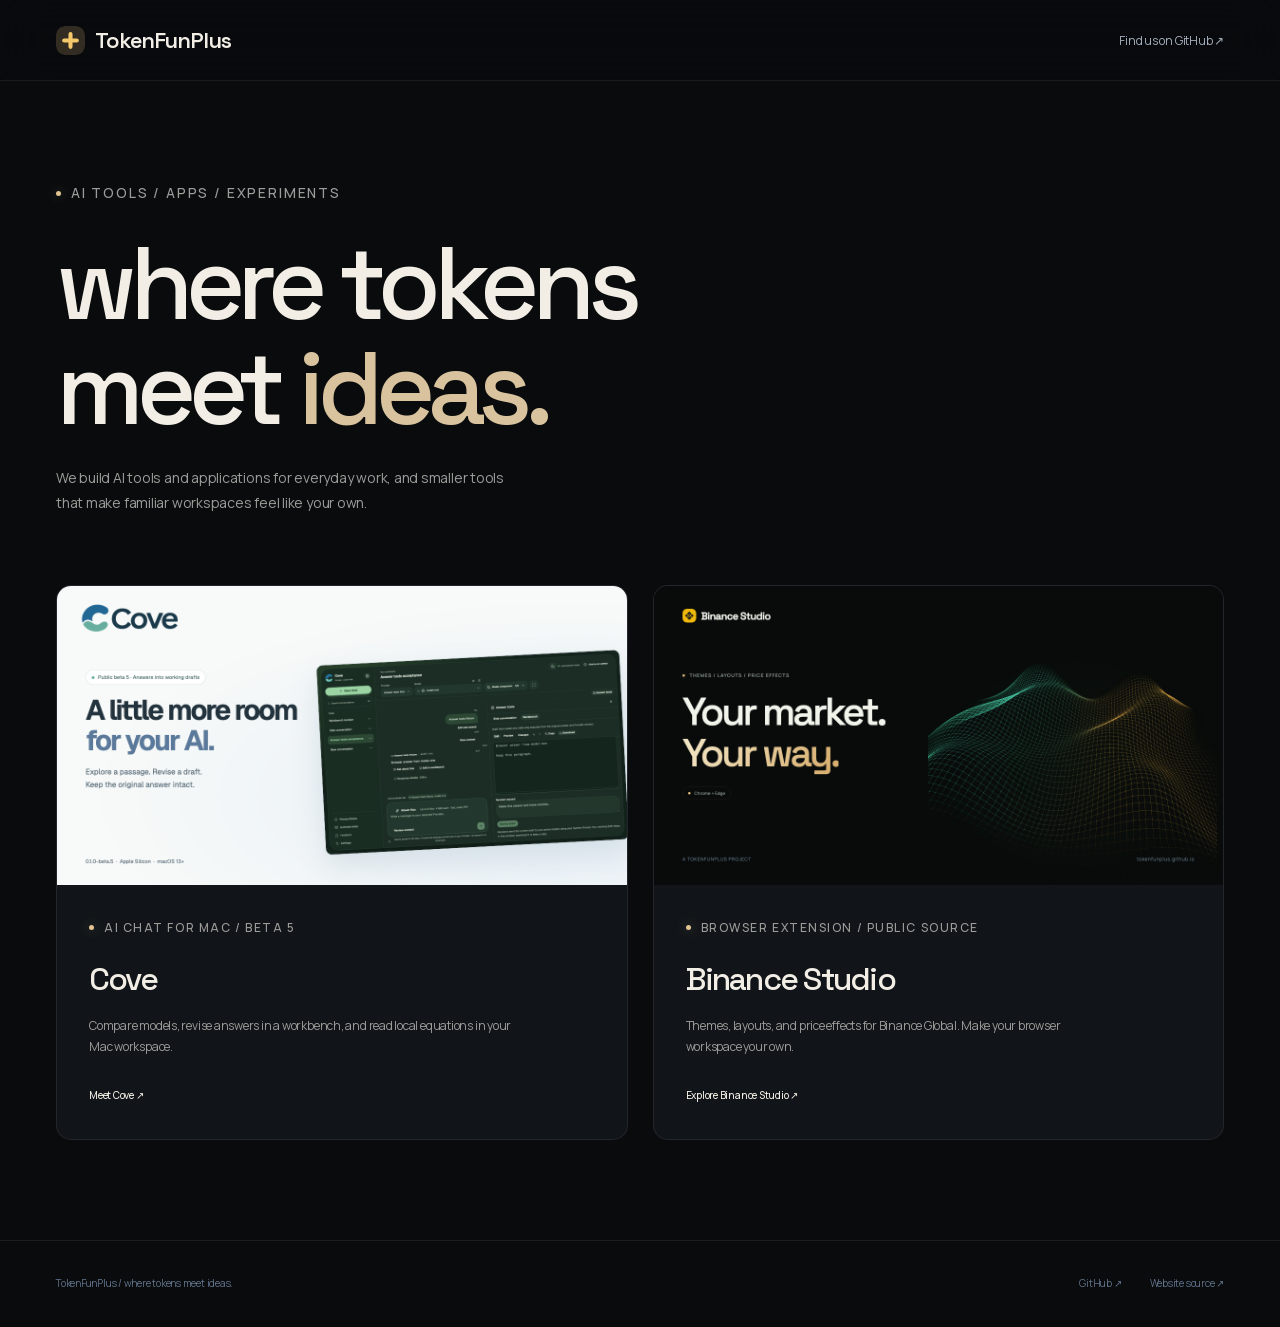
==== docs/index.html @ 0240ee4a "Showcase Cove Beta 5 answer tools and model selection" ====
<!doctype html>
<html lang="en">
<head>
  <meta charset="utf-8">
  <meta name="viewport" content="width=device-width, initial-scale=1">
  <meta name="theme-color" content="#090b0d">
  <title>TokenFunPlus — Where tokens meet ideas.</title>
  <meta name="description" content="AI tools, applications, and experiments by TokenFunPlus. Explore Cove, an AI chat app for Mac now in public beta, and Binance Studio, a browser customization extension.">
  <link rel="canonical" href="https://tokenfunplus.github.io/">
  <meta property="og:type" content="website">
  <meta property="og:title" content="TokenFunPlus — Where tokens meet ideas.">
  <meta property="og:description" content="AI tools, apps, and experiments. Discover Cove and Binance Studio.">
  <meta property="og:url" content="https://tokenfunplus.github.io/">
  <meta property="og:image" content="https://tokenfunplus.github.io/assets/tokenfunplus-social.png">
  <meta name="twitter:card" content="summary_large_image">
  <link rel="icon" href="assets/icon.svg" type="image/svg+xml">
  <link rel="stylesheet" href="assets/site.css?v=2">
</head>
<body class="home-page">
  <a class="skip-link" href="#main">Skip to content</a>
  <header class="site-header"><div class="container header-inner"><a class="brand" href="./"><img src="assets/icon.svg" width="34" height="34" alt="">TokenFunPlus</a><nav class="header-nav" aria-label="Main navigation"><a href="https://github.com/tokenfunplus">Find us on GitHub ↗</a></nav></div></header>
  <main id="main" class="container">
    <section class="home-hero"><p class="eyebrow">AI tools / Apps / Experiments</p><h1>where tokens<br>meet <span>ideas.</span></h1><p>We build AI tools and applications for everyday work, and smaller tools that make familiar workspaces feel like your own.</p></section>
    <div class="project-grid">
      <a class="project-tile" href="cove/"><img src="assets/cove-social.png?v=7" width="1200" height="630" alt="Cove — Your models. Your workspace."><div class="project-tile-copy"><p class="eyebrow">AI chat for Mac / Beta 5</p><h2>Cove</h2><p>Compare models, revise answers in a workbench, and read local equations in your Mac workspace.</p><strong>Meet Cove <span aria-hidden="true">↗</span></strong></div></a>
      <a class="project-tile" href="binance-studio/"><img src="assets/binance-social.png?v=2" width="1200" height="630" alt="Binance Studio — A workspace that feels like you."><div class="project-tile-copy"><p class="eyebrow">Browser extension / Public source</p><h2>Binance Studio</h2><p>Themes, layouts, and price effects for Binance Global. Make your browser workspace your own.</p><strong>Explore Binance Studio <span aria-hidden="true">↗</span></strong></div></a>
    </div>
  </main>
  <footer class="site-footer"><div class="container footer-inner"><span>TokenFunPlus / where tokens meet ideas.</span><div class="footer-links"><a href="https://github.com/tokenfunplus">GitHub ↗</a><a href="https://github.com/tokenfunplus/tokenfunplus.github.io">Website source ↗</a></div></div></footer>
</body>
</html>
---- docs/assets/site.css ----
@font-face {
  font-family: Manrope;
  font-style: normal;
  font-weight: 400 800;
  font-display: swap;
  src: url("fonts/manrope-latin.woff2") format("woff2");
}

@font-face {
  font-family: "Space Grotesk";
  font-style: normal;
  font-weight: 400 700;
  font-display: swap;
  src: url("fonts/space-grotesk-latin.woff2") format("woff2");
}

*,*::before,*::after {
  box-sizing: border-box;
}

body,h1,h2,h3,p,figure {
  margin: 0;
}

img,svg,canvas {
  display: block;
  max-width: 100%;
}

img {
  height: auto;
}

a {
  color: inherit;
  text-decoration: none;
}

button {
  font: inherit;
  color: inherit;
  cursor: pointer;
  -webkit-tap-highlight-color: transparent;
}

[hidden] {
  display: none!important;
}

:root {
  --paper: #070b12;
  --ink: #eff4fb;
  --muted: #9ba8b9;
  --line: #ffffff14;
  --accent: #a6ceff;
  --surface: #0c1420;
  --soft: #111e2c;
  color-scheme: dark;
  font-family: Manrope,-apple-system,BlinkMacSystemFont,"Segoe UI",sans-serif;
  font-synthesis: none;
  scroll-behavior: smooth;
  scroll-padding-top: 110px;
}

body {
  background: var(--paper);
  color: var(--ink);
  font-size: 15px;
  line-height: 1.75;
  letter-spacing: -.015em;
}

::selection {
  background: var(--accent);
  color: #080d15;
}

:focus-visible {
  outline: 2px solid var(--accent);
  outline-offset: 6px;
  border-radius: 4px;
}

h1,h2,h3 {
  font-family: "Space Grotesk",sans-serif;
  font-weight: 500;
  line-height: 1.08;
}

h1 {
  letter-spacing: -.065em;
}

h2 {
  font-size: clamp(36px,4.4vw,64px);
  letter-spacing: -.055em;
}

h3 {
  font-size: 23px;
  letter-spacing: -.04em;
}

p+p {
  margin-top: 16px;
}

.serif {
  font-family: "Space Grotesk",sans-serif;
  font-weight: 500;
}

.small {
  font-size: 11px;
}

.muted {
  color: var(--muted);
}

.container {
  width: min(1280px,calc(100% - 112px));
  margin-inline: auto;
}

.section {
  padding-block: 110px;
}

.eyebrow {
  font-size: 10px;
  font-weight: 500;
  letter-spacing: .13em;
  text-transform: uppercase;
  color: var(--muted);
  display: flex;
  align-items: center;
  gap: 10px;
}

.eyebrow::before {
  content: "";
  width: 5px;
  height: 5px;
  border-radius: 50%;
  background: var(--accent);
  box-shadow: 0 0 12px color-mix(in srgb,var(--accent),transparent 55%);
}

.section-head {
  display: flex;
  justify-content: space-between;
  align-items: end;
  gap: 60px;
  margin-bottom: 48px;
}

.section-head h2 {
  margin-top: 20px;
  max-width: 750px;
}

.section-head>p {
  max-width: 335px;
  color: var(--muted);
  font-size: 14px;
  padding-bottom: 5px;
}

.text-link {
  border-bottom: 1px solid #ffffff55;
  padding-bottom: 3px;
}

.text-link:hover {
  color: var(--accent);
}

.skip-link {
  position: fixed;
  top: -100px;
  left: 20px;
  z-index: 100;
  padding: 12px 20px;
  background: var(--ink);
  color: var(--paper);
}

.skip-link:focus {
  top: 12px;
}

.site-header {
  position: sticky;
  top: 0;
  z-index: 30;
  background: #070b12c9;
  backdrop-filter: blur(24px);
  -webkit-backdrop-filter: blur(24px);
  border-bottom: 1px solid var(--line);
}

.header-inner {
  display: flex;
  align-items: center;
  min-height: 80px;
  gap: 32px;
}

.brand {
  display: inline-flex;
  align-items: center;
  gap: 10px;
  font-family: "Space Grotesk",sans-serif;
  font-size: 22px;
  font-weight: 600;
  line-height: 1;
  letter-spacing: -.05em;
  white-space: nowrap;
}

.brand img {
  width: 29px;
  height: 29px;
  border-radius: 9px;
}

.brand-by {
  border-left: 1px solid var(--line);
  margin-left: 10px;
  padding-left: 20px;
  font-family: Manrope,sans-serif;
  color: #6a788b;
  letter-spacing: .12em;
  font-size: 8px;
  font-weight: 500;
}

.header-nav {
  display: flex;
  align-items: center;
  gap: 30px;
  margin-left: auto;
  font-size: 12px;
  color: #a3aebc;
}

.header-nav a:hover {
  color: var(--ink);
}

.menu-toggle {
  display: none;
}

.button {
  display: inline-flex;
  align-items: center;
  justify-content: center;
  gap: 26px;
  min-height: 48px;
  padding: 12px 23px;
  border: 1px solid #e8eef6;
  border-radius: 100px;
  background: #e8eef6;
  color: #101722;
  font-size: 11px;
  font-weight: 700;
  letter-spacing: 0;
  transition: transform .2s,box-shadow .2s,background .2s;
}

.button:hover {
  transform: translateY(-2px);
  box-shadow: 0 8px 28px #b1c8ee19;
}

.button.secondary {
  border-color: #ffffff24;
  background: #ffffff03;
  color: var(--ink);
}

.button.accent {
  background: var(--accent);
  border-color: var(--accent);
  color: #11140e;
}

.button.small-button {
  padding: 8px 17px;
  min-height: 36px;
  font-size: 10px;
  gap: 17px;
}

.actions {
  display: flex;
  align-items: center;
  flex-wrap: wrap;
  gap: 14px;
}

.status {
  display: inline-flex;
  align-items: center;
  gap: 8px;
  border: 1px solid var(--line);
  border-radius: 100px;
  padding: 5px 11px;
  font-size: 9px;
  letter-spacing: .02em;
  color: var(--muted);
}

.status::before {
  content: "";
  width: 5px;
  height: 5px;
  border-radius: 50%;
  background: var(--accent);
}

.hero-shell {
  position: relative;
  overflow: clip;
}

.hero-grid {
  display: grid;
  grid-template-columns: 1.05fr 1fr;
  align-items: center;
  min-height: 650px;
  gap: 0;
}

.hero-copy {
  position: relative;
  z-index: 2;
  padding-block: 66px;
  max-width: 650px;
}

.hero-title {
  font-size: clamp(64px,7.8vw,112px);
  line-height: 1.03;
  margin: 25px 0;
  letter-spacing: -.07em;
}

.hero-title span {
  background: linear-gradient(110deg,#f1f7ff 10%,#abcaf6 48%,#839ae0);
  background-clip: text;
  -webkit-background-clip: text;
  color: transparent;
}

.hero-copy .intro {
  font-size: 16px;
  line-height: 1.9;
  max-width: 380px;
  color: var(--muted);
  margin-bottom: 30px;
}

.availability-note {
  font-size: 9px;
  color: #758499;
  margin-top: 20px;
}

.hero-index {
  display: flex;
  align-items: center;
  justify-content: space-between;
  padding: 20px 0 23px;
  border-top: 1px solid var(--line);
  font-size: 9px;
  color: #5f7088;
  letter-spacing: .12em;
  text-transform: uppercase;
}

.hero-index>span:last-child {
  color: #8c9aaa;
  letter-spacing: .04em;
}

.scene {
  height: 620px;
  position: relative;
  isolation: isolate;
  min-width: 0;
  touch-action: pan-y;
}

.scene::before {
  content: "";
  position: absolute;
  inset: 14% 0 10%;
  border-radius: 50%;
  background: radial-gradient(ellipse,#1a31584d 0%,#17233a22 38%,transparent 70%);
  filter: blur(28px);
  z-index: -1;
}

.scene canvas,.scene-fallback {
  position: absolute;
  inset: 0;
  width: 100%;
  height: 100%;
  object-fit: contain;
}

.scene canvas {
  opacity: 0;
  transition: opacity .7s;
}

.scene-fallback {
  opacity: .9;
  transition: opacity .7s;
  pointer-events: none;
}

.scene.webgl-ready canvas {
  opacity: 1;
}

.scene.webgl-ready .scene-fallback {
  opacity: 0;
}

.scene-coordinate {
  position: absolute;
  top: 34px;
  right: 0;
  font-family: ui-monospace,SFMono-Regular,monospace;
  font-size: 8px;
  letter-spacing: .1em;
  color: #52647c;
  line-height: 1.8;
  text-align: right;
  pointer-events: none;
}

.scene-note {
  position: absolute;
  bottom: 50px;
  left: 28px;
  font-family: ui-monospace,SFMono-Regular,monospace;
  font-size: 8px;
  letter-spacing: .12em;
  color: #617189;
  text-transform: uppercase;
  pointer-events: none;
}

.motion-toggle {
  position: absolute;
  right: 0;
  bottom: 19px;
  z-index: 3;
  padding: 7px 12px;
  border: 1px solid #ffffff16;
  border-radius: 20px;
  background: #080e18a6;
  backdrop-filter: blur(12px);
  font-size: 8px;
  color: #9ba8b9;
}

.motion-toggle:hover {
  border-color: #ffffff40;
  color: var(--ink);
}

.promise-row {
  display: flex;
  justify-content: space-between;
  align-items: center;
  flex-wrap: wrap;
  gap: 20px;
  border-block: 1px solid var(--line);
  padding-block: 23px;
  color: #8592a4;
  font-size: 10px;
}

.promise-row span {
  display: flex;
  align-items: center;
  gap: 9px;
}

.promise-row span::before {
  content: "✧";
  font-size: 18px;
  color: #6e92be;
}

.cove-preview-wrap {
  padding: 18px;
  background: linear-gradient(130deg,#24364a44,#10182720 55%,#38496c33);
  border: 1px solid #93b6ea26;
  border-radius: 21px;
  box-shadow: 0 0 100px #2c609314,0 35px 90px #0005;
  position: relative;
}

.browser-frame {
  border: 1px solid #ffffff1a;
  border-radius: 12px;
  overflow: hidden;
  background: #0a131f;
}

.browser-top {
  display: flex;
  align-items: center;
  gap: 6px;
  padding: 13px 17px;
  background: #0c1421;
  border-bottom: 1px solid #ffffff0d;
}

.browser-top i {
  width: 6px;
  height: 6px;
  border-radius: 50%;
  background: #3b4655;
}

.browser-top i:first-child {
  background: #97777a;
}

.browser-top span {
  font-family: ui-monospace,monospace;
  font-size: 9px;
  color: #68788e;
  margin-left: auto;
  letter-spacing: .02em;
}

.cove-app {
  display: grid;
  grid-template-columns: 200px 1fr;
  min-height: 430px;
}

.app-sidebar {
  padding: 27px 20px;
  background: #0a111b;
  border-right: 1px solid #ffffff0b;
}

.app-name {
  display: flex;
  align-items: center;
  gap: 9px;
  font-family: "Space Grotesk",sans-serif;
  font-size: 15px;
  margin-bottom: 32px;
}

.app-name img {
  width: 25px;
  height: 25px;
}

.sidebar-label {
  font-size: 8px;
  text-transform: uppercase;
  letter-spacing: .12em;
  color: #52637a;
  margin-bottom: 15px;
}

.sidebar-item {
  font-size: 10px;
  line-height: 1.7;
  color: #6d7d92;
  padding: 11px 10px;
  border-radius: 6px;
  margin-bottom: 2px;
}

.sidebar-item.current {
  background: #162235;
  color: #c1d4ef;
}

.sidebar-local {
  margin-top: 64px;
  font-size: 8px;
  color: #628b86;
}

.app-main {
  min-width: 0;
  padding: 26px 30px;
  background: #0d1623;
}

.app-toolbar {
  display: flex;
  align-items: center;
  justify-content: space-between;
  gap: 20px;
  font-size: 11px;
  color: #b8c5d6;
  border-bottom: 1px solid #ffffff0d;
  padding-bottom: 20px;
}

.demo-tag {
  font-size: 9px;
  border: 1px solid #ffffff16;
  color: #7e91ab;
  padding: 3px 8px;
  border-radius: 5px;
}

.sample-prompt {
  font-size: 12px;
  max-width: 75%;
  margin: 28px 0 26px auto;
  padding: 13px 17px;
  border-radius: 13px 13px 3px 13px;
  background: #1b2c43;
  color: #bfd0e7;
}

.answer-grid {
  display: grid;
  grid-template-columns: 1fr 1fr;
  gap: 16px;
}

.answer-card {
  min-width: 0;
  padding: 22px;
  border: 1px solid #ffffff12;
  background: #111c2b;
  border-radius: 10px;
  transition: border-color .2s,background .2s;
}

.answer-card.selected {
  border-color: #8199c280;
  background: #152338;
  box-shadow: 0 0 30px #5f8cd50a;
}

.answer-label {
  display: flex;
  align-items: center;
  gap: 8px;
  font-size: 10px;
  font-weight: 650;
  margin-bottom: 14px;
  color: #b7c7df;
}

.model-dot {
  width: 7px;
  height: 7px;
  border-radius: 2px;
  background: #8ccec2;
  transform: rotate(45deg);
}

.model-dot.blue {
  background: #a39edc;
}

.answer-card p {
  color: #8599b2;
  font-size: 11px;
  line-height: 1.85;
  margin-bottom: 20px;
  min-height: 78px;
}

.sample-select {
  display: none;
  width: 100%;
  min-height: 35px;
  padding: 7px;
  border: 1px solid #ffffff1a;
  background: #ffffff03;
  color: #a7bad4;
  border-radius: 5px;
  font-size: 9px;
}

.sample-select[aria-pressed=true] {
  background: #2d4569;
  border-color: #6e8ebb66;
  color: #c5ddff;
}

.context-note {
  font-size: 9px;
  min-height: 20px;
  margin-top: 18px;
  color: #6580a3;
}

.app-composer {
  display: flex;
  justify-content: space-between;
  align-items: center;
  color: #556981;
  border: 1px solid #ffffff12;
  border-radius: 8px;
  margin-top: 17px;
  padding: 13px 16px;
  font-size: 10px;
}

.app-composer b {
  color: #8ea8cb;
  font-size: 16px;
  font-weight: 400;
}

.preview-caption {
  font-size: 10px;
  color: #687a92;
  text-align: center;
  margin-top: 18px;
  letter-spacing: 0;
}

.feature-rows {
  display: grid;
  grid-template-columns: repeat(3,1fr);
  gap: 40px;
  margin-top: 65px;
}

.feature-row {
  border-top: 1px solid var(--line);
  padding-top: 24px;
}

.feature-row .number {
  color: #5c7391;
  font-family: ui-monospace,monospace;
  font-size: 10px;
}

.feature-row h3 {
  margin: 22px 0 16px;
  font-size: 23px;
  max-width: 280px;
}

.feature-row p {
  font-size: 14px;
  color: var(--muted);
  line-height: 1.9;
  max-width: 340px;
}

.privacy-section {
  border-block: 1px solid var(--line);
  background: linear-gradient(110deg,#101d2c55,#070b12 70%);
}

.privacy-layout {
  display: grid;
  grid-template-columns: 1fr 1fr;
  gap: 90px;
  align-items: center;
}

.privacy-copy h2 {
  margin: 22px 0 28px;
}

.privacy-copy>p:not(.eyebrow) {
  color: var(--muted);
  font-size: 14px;
  max-width: 460px;
}

.boundary-map {
  padding: 40px 34px;
  border: 1px solid #ffffff12;
  border-radius: 16px;
  background: #0a121c;
  position: relative;
}

.boundary-topline {
  font-family: ui-monospace,monospace;
  font-size: 8px;
  color: #546983;
  letter-spacing: .15em;
  margin-bottom: 36px;
  display: flex;
  justify-content: space-between;
}

.boundary-node {
  display: flex;
  align-items: center;
  gap: 18px;
  padding: 21px;
  border: 1px solid #ffffff15;
  border-radius: 10px;
  background: #101d2c;
}

.boundary-node svg {
  width: 34px;
  height: 34px;
  color: #9abfe7;
  flex-shrink: 0;
}

.boundary-node h3 {
  font-family: Manrope,sans-serif;
  font-size: 12px;
  letter-spacing: 0;
  margin-bottom: 5px;
}

.boundary-node p {
  font-size: 10px;
  color: #6f87a3;
}

.boundary-path {
  display: flex;
  align-items: center;
  gap: 12px;
  padding: 16px 24px;
  font-size: 8px;
  color: #6d849f;
}

.boundary-path::before {
  content: "";
  width: 1px;
  height: 36px;
  margin: 0 22px 0 12px;
  background: linear-gradient(#80a9d455,#80a9d415);
}

.boundary-node.remote {
  background: #0c1420;
  border-style: dashed;
}

.privacy-note {
  font-size: 10px;
  color: #6f839d;
  border-top: 1px solid #ffffff0d;
  padding-top: 24px;
  margin-top: 25px;
}

.faq {
  display: grid;
  grid-template-columns: .85fr 1.15fr;
  gap: 100px;
}

.faq h2 {
  font-size: 46px;
  margin-top: 22px;
  max-width: 380px;
}

.faq details {
  border-top: 1px solid var(--line);
  padding: 22px 0;
}

.faq details:last-child {
  border-bottom: 1px solid var(--line);
}

.faq summary {
  display: flex;
  justify-content: space-between;
  align-items: center;
  gap: 25px;
  list-style: none;
  font-size: 14px;
  line-height: 1.6;
  cursor: pointer;
  color: #c6d0df;
}

.faq summary::-webkit-details-marker {
  display: none;
}

.faq summary::after {
  content: "+";
  color: #6a7e98;
  font-size: 18px;
  font-weight: 400;
}

.faq details[open] summary::after {
  content: "−";
}

.faq details p {
  font-size: 13px;
  line-height: 1.9;
  color: var(--muted);
  padding-top: 16px;
  padding-right: 30px;
}

.closing {
  position: relative;
  padding: 90px 0 105px;
  text-align: center;
  border-top: 1px solid var(--line);
}

.closing::before {
  content: "";
  position: absolute;
  inset: 0;
  z-index: -1;
  background: radial-gradient(ellipse at 50% 100%,#203c5b40,transparent 65%);
}

.closing .eyebrow {
  justify-content: center;
}

.closing h2 {
  font-size: clamp(42px,5.7vw,82px);
  margin: 27px auto;
  max-width: 900px;
}

.closing>p {
  font-size: 13px;
  max-width: 440px;
  margin: 0 auto 28px;
  color: var(--muted);
}

.closing .actions {
  justify-content: center;
}

.site-footer {
  border-top: 1px solid var(--line);
  padding-block: 34px;
}

.footer-inner {
  display: flex;
  flex-wrap: wrap;
  align-items: center;
  justify-content: space-between;
  gap: 24px;
  font-size: 10px;
  color: #61738b;
}

.footer-links {
  display: flex;
  flex-wrap: wrap;
  gap: 28px;
}

.footer-links a:hover {
  color: var(--ink);
}

.code {
  font-family: ui-monospace,monospace;
  font-size: .85em;
  border: 1px solid #ffffff15;
  border-radius: 4px;
  background: #ffffff05;
  padding: 1px 5px;
  overflow-wrap: anywhere;
}

.rule {
  margin: 0;
  border: 0;
  border-top: 1px solid var(--line);
}

.studio-page {
  --paper: #080b0a;
  --ink: #f2f4ec;
  --muted: #949f98;
  --line: #ffffff13;
  --accent: #edc88a;
  --surface: #101713;
  --soft: #19221b;
}

.studio-page .site-header {
  background: #080b0acd;
}

.studio-page .brand-by {
  color: #67736c;
}

.studio-page .hero-title {
  font-size: clamp(65px,7.2vw,104px);
}

.studio-page .hero-title span {
  background: linear-gradient(110deg,#f4e8c9,#d7ac6b);
  background-clip: text;
  -webkit-background-clip: text;
  color: transparent;
}

.studio-page .hero-copy .intro {
  max-width: 390px;
}

.studio-page .scene {
  height: 600px;
  margin-left: -60px;
  width: calc(100% + 80px);
}

.studio-page .scene::before {
  inset: 20% 0 0;
  background: radial-gradient(ellipse,#2a422722,transparent 65%);
}

.studio-page .scene-note {
  color: #65796c;
  bottom: 46px;
}

.studio-page .scene-coordinate {
  color: #6d7969;
}

.studio-page .motion-toggle {
  background: #0c140dcc;
  color: #9eaa9c;
}

.hero-specs {
  display: flex;
  flex-wrap: wrap;
  gap: 22px;
  font-family: ui-monospace,monospace;
  font-size: 8px;
  letter-spacing: .06em;
  color: #707f73;
  margin-top: 26px;
}

.hero-specs span {
  display: flex;
  align-items: center;
  gap: 7px;
}

.hero-specs span::before {
  content: "";
  width: 3px;
  height: 3px;
  border-radius: 50%;
  background: #9aa88e;
}

.studio-band {
  display: grid;
  grid-template-columns: repeat(3,1fr);
  border-block: 1px solid var(--line);
}

.studio-band>div {
  padding: 25px 32px;
  display: flex;
  gap: 18px;
  align-items: center;
}

.studio-band>div:first-child {
  padding-left: 0;
}

.studio-band>div+div {
  border-left: 1px solid var(--line);
}

.studio-band strong {
  font-family: "Space Grotesk",sans-serif;
  font-weight: 400;
  font-size: 36px;
  letter-spacing: -.05em;
  color: #c4cdbf;
}

.studio-band span {
  font-size: 10px;
  color: #6f7f74;
  max-width: 120px;
  line-height: 1.7;
}

.gallery-layout {
  display: grid;
  grid-template-columns: 240px 1fr;
  gap: 46px;
  align-items: start;
}

.gallery-tabs {
  display: none;
  flex-direction: column;
  gap: 9px;
}

.gallery-tab {
  display: flex;
  align-items: center;
  gap: 14px;
  border: 1px solid transparent;
  border-radius: 8px;
  background: transparent;
  padding: 17px 18px;
  color: #75867a;
  text-align: left;
  font-size: 12px;
}

.gallery-tab::before {
  content: "";
  width: 8px;
  height: 8px;
  background: var(--swatch);
  border-radius: 50%;
  box-shadow: 0 0 15px color-mix(in srgb,var(--swatch),transparent 80%);
}

.gallery-tab[aria-pressed=true] {
  background: #182219;
  border-color: #97a58c30;
  color: #e1e7d9;
}

.gallery-tab span {
  margin-left: auto;
  font-size: 11px;
  opacity: .5;
}

.gallery-intro {
  margin-top: 29px;
  padding-top: 24px;
  border-top: 1px solid var(--line);
  font-size: 11px;
  color: #7a8b7e;
  line-height: 1.9;
}

.studio-page .browser-frame {
  background: #0b130d;
  border-color: #8da48128;
  box-shadow: 0 20px 60px #0004;
}

.gallery-image {
  width: 100%;
  height: auto;
  background: #07100a;
  aspect-ratio: 1600 / 1240;
  object-fit: contain;
}

.gallery-bottom {
  display: flex;
  align-items: start;
  justify-content: space-between;
  gap: 25px;
  margin-top: 18px;
  font-size: 10px;
  color: #718376;
}

.gallery-bottom p {
  max-width: 550px;
}

.gallery-bottom a {
  white-space: nowrap;
  color: #acb7a6;
}

.studio-feature-grid {
  display: grid;
  grid-template-columns: 1fr 1fr;
  gap: 100px;
  align-items: center;
}

.studio-feature-grid h2 {
  margin: 22px 0 25px;
}

.studio-feature-grid p {
  font-size: 14px;
  color: var(--muted);
  max-width: 420px;
}

.compact-features {
  margin-top: 34px;
}

.compact-features div {
  display: flex;
  gap: 20px;
  border-top: 1px solid var(--line);
  padding: 17px 0;
  font-size: 11px;
  color: #a5b09f;
}

.compact-features b {
  font-family: ui-monospace,monospace;
  font-size: 9px;
  color: #d1b47d;
  font-weight: 400;
}

.console-image {
  width: 100%;
  height: auto;
}

.studio-page .preview-caption {
  color: #68806d;
}

.installation {
  padding: 54px;
  border: 1px solid #b2c99e26;
  border-radius: 16px;
  background: linear-gradient(135deg,#182218,#101610 70%);
}

.installation-top {
  display: flex;
  align-items: start;
  justify-content: space-between;
  gap: 45px;
}

.installation h2 {
  font-size: 48px;
  margin: 20px 0;
  max-width: 650px;
}

.installation-top p {
  font-size: 12px;
  color: var(--muted);
  max-width: 480px;
}

.installation-top .button {
  white-space: nowrap;
  margin-top: 15px;
}

.install-steps {
  counter-reset: steps;
  list-style: none;
  display: grid;
  grid-template-columns: repeat(3,1fr);
  gap: 40px;
  margin: 48px 0 0;
  padding: 0;
}

.install-steps li {
  counter-increment: steps;
  padding-top: 19px;
  border-top: 1px solid #ffffff1a;
  font-size: 11px;
  color: #8d9d8b;
  line-height: 1.9;
}

.install-steps li::before {
  content: "0" counter(steps);
  display: block;
  margin-bottom: 19px;
  color: #d1b47d;
  font-family: ui-monospace,monospace;
  font-size: 9px;
}

.install-steps strong {
  display: block;
  color: #d8dfd1;
  font-family: "Space Grotesk",sans-serif;
  font-size: 18px;
  font-weight: 400;
  margin-bottom: 12px;
  line-height: 1.5;
}

.install-note {
  border-top: 1px solid var(--line);
  padding-top: 22px;
  margin-top: 35px;
  font-size: 10px;
  color: #8d9d8b;
}

.studio-page .faq summary {
  color: #c2cdbe;
}

.studio-page .faq summary::after {
  color: #69806d;
}

.studio-page .closing::before {
  background: radial-gradient(ellipse at 50% 100%,#3d482329,transparent 65%);
}

.studio-page .footer-inner {
  color: #6a7b6b;
}

.home-page {
  --paper: #090b0d;
  --ink: #f2eee6;
  --muted: #9c9c99;
  --accent: #e3c491;
  --line: #ffffff13;
}

.home-page .site-header {
  background: #090b0dcd;
}

.home-hero {
  padding: 100px 0 70px;
}

.home-hero h1 {
  font-size: clamp(60px,8vw,115px);
  max-width: 1100px;
  font-weight: 500;
  line-height: 1.03;
  margin: 25px 0;
  letter-spacing: -.07em;
}

.home-hero h1 span {
  color: #d9c39e;
}

.home-hero p {
  font-size: 14px;
  color: var(--muted);
  max-width: 470px;
}

.project-grid {
  display: grid;
  grid-template-columns: 1fr 1fr;
  gap: 25px;
  padding-bottom: 100px;
}

.project-tile {
  border: 1px solid var(--line);
  border-radius: 15px;
  overflow: hidden;
  background: #111519;
  transition: transform .25s,border-color .25s;
}

.project-tile:hover {
  transform: translateY(-5px);
  border-color: #ffffff35;
}

.project-tile img {
  width: 100%;
  height: auto;
}

.project-tile-copy {
  padding: 32px;
}

.project-tile-copy h2 {
  font-size: 32px;
  margin: 18px 0;
}

.project-tile-copy p {
  font-size: 12px;
  max-width: 430px;
  color: var(--muted);
  margin-bottom: 24px;
}

.project-tile-copy strong {
  font-size: 10px;
  font-weight: 500;
}

@media(min-width:1550px) {
  .hero-grid {
    min-height: 730px;
  }
  .scene {
    height: 700px;
  }
  .studio-page .scene {
    height: 680px;
  }
}

@media(max-width:1100px) {
  .container {
    width: calc(100% - 72px);
  }
  .brand-by {
    display: none;
  }
  .hero-grid {
    min-height: 600px;
  }
  .hero-title {
    font-size: 82px;
  }
  .studio-page .hero-title {
    font-size: 75px;
  }
  .scene {
    height: 550px;
  }
  .studio-page .scene {
    height: 530px;
  }
  .hero-copy .intro {
    max-width: 330px;
    font-size: 13px;
  }
  .hero-copy {
    padding-block: 48px;
  }
  .section-head {
    gap: 40px;
  }
  .cove-app {
    grid-template-columns: 155px 1fr;
  }
  .app-sidebar {
    padding: 24px 15px;
  }
  .app-main {
    padding: 23px;
  }
  .answer-card {
    padding: 17px;
  }
  .gallery-layout {
    grid-template-columns: 190px 1fr;
    gap: 25px;
  }
  .studio-feature-grid,.privacy-layout {
    gap: 55px;
  }
  .faq {
    gap: 65px;
  }
  .installation {
    padding: 40px;
  }
  .installation h2 {
    font-size: 40px;
  }
  .feature-rows {
    gap: 25px;
  }
}

@media(max-width:800px) {
  .container {
    width: calc(100% - 48px);
  }
  .header-inner {
    min-height: 72px;
  }
  .header-nav {
    gap: 22px;
    font-size: 10px;
  }
  .brand {
    font-size: 20px;
  }
  .brand img {
    width: 26px;
    height: 26px;
  }
  .section {
    padding-block: 75px;
  }
  .hero-grid {
    grid-template-columns: 1fr;
    min-height: 0;
  }
  .hero-copy {
    padding: 65px 0 0;
    max-width: 650px;
  }
  .hero-title,.studio-page .hero-title {
    font-size: clamp(64px,11vw,88px);
  }
  .hero-copy .intro {
    max-width: 430px;
    font-size: 14px;
  }
  .scene {
    height: 490px;
    max-width: 600px;
    width: 100%;
    margin: 0 auto;
  }
  .studio-page .scene {
    height: 430px;
    width: 100%;
    margin: 0 auto;
  }
  .scene-coordinate {
    top: 20px;
    right: 0;
  }
  .scene-note {
    left: 0;
    bottom: 40px;
  }
  .motion-toggle {
    bottom: 10px;
  }
  .hero-index {
    font-size: 8px;
  }
  .section-head {
    display: block;
    margin-bottom: 35px;
  }
  .section-head>p {
    margin-top: 23px;
    max-width: 430px;
  }
  .section-head h2 {
    max-width: 650px;
  }
  .cove-preview-wrap {
    padding: 10px;
    border-radius: 15px;
  }
  .cove-app {
    grid-template-columns: 1fr;
  }
  .app-sidebar {
    display: none;
  }
  .app-main {
    padding: 25px;
  }
  .answer-card p {
    min-height: 80px;
  }
  .feature-rows {
    margin-top: 44px;
    gap: 28px;
  }
  .feature-row h3 {
    font-size: 20px;
  }
  .feature-row p {
    font-size: 11px;
  }
  .privacy-layout {
    grid-template-columns: 1fr;
    gap: 38px;
  }
  .privacy-copy>p:not(.eyebrow) {
    max-width: 530px;
  }
  .boundary-map {
    max-width: 600px;
    width: 100%;
  }
  .faq {
    grid-template-columns: 1fr;
    gap: 35px;
  }
  .faq h2 {
    font-size: 40px;
    max-width: 520px;
  }
  .closing {
    padding: 70px 0 80px;
  }
  .studio-band>div {
    padding: 20px;
  }
  .studio-band strong {
    font-size: 31px;
  }
  .studio-band span {
    font-size: 9px;
  }
  .gallery-layout {
    grid-template-columns: 1fr;
    gap: 25px;
  }
  .gallery-tabs {
    flex-direction: row;
    gap: 8px;
  }
  .gallery-tab {
    padding: 11px 20px;
    border-color: var(--line);
  }
  .gallery-tab span {
    display: none;
  }
  .gallery-intro {
    display: none;
  }
  .studio-feature-grid {
    grid-template-columns: 1fr;
    gap: 38px;
  }
  .studio-feature-grid p {
    max-width: 550px;
  }
  .studio-feature-grid figure {
    max-width: 600px;
    margin: 0 auto;
  }
  .installation-top {
    display: block;
  }
  .installation-top .button {
    margin-top: 25px;
  }
  .install-steps {
    gap: 25px;
  }
  .home-hero {
    padding: 70px 0 55px;
  }
  .project-tile-copy {
    padding: 25px;
  }
}

@media(max-width:540px) {
  .container {
    width: calc(100% - 40px);
  }
  .header-inner {
    flex-wrap: wrap;
    gap: 0;
    position: relative;
    min-height: 68px;
  }
  .brand {
    font-size: 19px;
  }
  .brand img {
    width: 25px;
    height: 25px;
  }
  .js .menu-toggle {
    display: block;
    margin-left: auto;
    border: 1px solid #ffffff20;
    background: #ffffff04;
    border-radius: 20px;
    padding: 7px 13px;
    font-size: 9px;
    color: var(--muted);
  }
  .header-nav {
    width: 100%;
    justify-content: space-between;
    margin-left: 0;
    padding: 18px 0 20px;
    gap: 15px;
  }
  .header-nav .small-button {
    padding: 7px 12px;
    font-size: 9px;
  }
  .js .header-nav {
    display: none;
  }
  .js .header-nav.is-open {
    display: flex;
  }
  .hero-copy {
    padding-top: 48px;
  }
  .eyebrow {
    font-size: 8px;
    letter-spacing: .1em;
  }
  .hero-title,.studio-page .hero-title {
    font-size: clamp(53px,13.3vw,71px);
    margin: 25px 0;
    letter-spacing: -.065em;
  }
  .hero-copy .intro {
    font-size: 14px;
    line-height: 1.9;
    max-width: 330px;
  }
  .hero-copy .actions {
    gap: 10px;
  }
  .button {
    font-size: 10px;
    padding: 11px 18px;
    gap: 20px;
    min-height: 44px;
  }
  .availability-note {
    font-size: 8px;
    max-width: 290px;
    line-height: 1.8;
  }
  .scene {
    height: 380px;
    max-width: 420px;
    margin-top: -10px;
  }
  .studio-page .scene {
    height: 330px;
    margin-top: 0;
  }
  .scene-coordinate {
    font-size: 7px;
    top: 20px;
  }
  .scene-note {
    font-size: 7px;
    bottom: 40px;
  }
  .motion-toggle {
    font-size: 8px;
    bottom: 10px;
  }
  .hero-index {
    gap: 20px;
    font-size: 7px;
    line-height: 1.7;
  }
  .hero-index>span:last-child {
    max-width: 145px;
    text-align: right;
  }
  .promise-row {
    font-size: 8px;
    gap: 14px;
    padding-block: 20px;
  }
  .promise-row span::before {
    font-size: 15px;
  }
  .promise-row span {
    width: calc(50% - 10px);
    gap: 6px;
  }
  .section {
    padding-block: 65px;
  }
  .section-head h2 {
    font-size: 35px;
  }
  .section-head>p {
    font-size: 12px;
  }
  .browser-top {
    padding: 11px 13px;
  }
  .browser-top span {
    font-size: 7px;
  }
  .cove-preview-wrap {
    padding: 6px;
    border-radius: 13px;
  }
  .app-main {
    padding: 20px 13px;
  }
  .app-toolbar {
    font-size: 9px;
    padding-bottom: 16px;
  }
  .sample-prompt {
    font-size: 10px;
    max-width: 90%;
    padding: 11px 12px;
    margin: 20px 0 19px auto;
  }
  .answer-grid {
    gap: 9px;
  }
  .answer-card {
    padding: 13px 10px;
  }
  .answer-label {
    font-size: 9px;
    margin-bottom: 11px;
  }
  .answer-card p {
    font-size: 9px;
    min-height: 135px;
    line-height: 1.85;
    margin-bottom: 14px;
  }
  .sample-select {
  display: none;
    font-size: 8px;
    padding: 6px 4px;
    min-height: 36px;
    line-height: 1.7;
  }
  .context-note {
    font-size: 8px;
    line-height: 1.9;
  }
  .app-composer {
    font-size: 8px;
    padding: 11px;
  }
  .preview-caption {
    font-size: 8px;
    line-height: 1.9;
    padding-inline: 10px;
  }
  .feature-rows {
    grid-template-columns: 1fr;
    gap: 28px;
    margin-top: 38px;
  }
  .feature-row {
    display: grid;
    grid-template-columns: 28px 1fr;
    gap: 12px;
    padding-top: 22px;
  }
  .feature-row .number {
    padding-top: 5px;
    font-size: 9px;
  }
  .feature-row h3 {
    font-size: 22px;
    margin: 0;
    max-width: 260px;
  }
  .feature-row p {
    grid-column: 2;
    font-size: 13px;
    max-width: 400px;
  }
  .privacy-copy h2 {
    font-size: 38px;
  }
  .privacy-copy>p:not(.eyebrow) {
    font-size: 12px;
  }
  .boundary-map {
    padding: 25px 20px;
    border-radius: 12px;
  }
  .boundary-topline {
    font-size: 7px;
    margin-bottom: 25px;
  }
  .boundary-node {
    padding: 16px;
    gap: 14px;
  }
  .boundary-node svg {
    width: 28px;
    height: 28px;
  }
  .boundary-node h3 {
    font-size: 11px;
  }
  .boundary-node p {
    font-size: 9px;
  }
  .boundary-path {
    font-size: 7px;
    padding: 12px;
  }
  .privacy-note {
    font-size: 9px;
  }
  .faq h2 {
    font-size: 36px;
  }
  .faq summary {
    font-size: 13px;
  }
  .faq details p {
    font-size: 12px;
    padding-right: 12px;
  }
  .closing h2 {
    font-size: 42px;
  }
  .closing>p {
    font-size: 12px;
    max-width: 300px;
  }
  .footer-inner {
    display: block;
    font-size: 9px;
  }
  .footer-links {
    margin-top: 18px;
    gap: 23px;
  }
  .studio-band>div {
    display: block;
    padding: 20px 14px;
  }
  .studio-band strong {
    font-size: 28px;
    display: block;
    margin-bottom: 7px;
  }
  .studio-band span {
    font-size: 8px;
    display: block;
  }
  .hero-specs {
    font-size: 7px;
    gap: 15px;
  }
  .gallery-tabs {
    justify-content: start;
    gap: 7px;
  }
  .gallery-tab {
    font-size: 10px;
    gap: 9px;
    padding: 10px 15px;
  }
  .gallery-bottom {
    display: block;
    font-size: 9px;
  }
  .gallery-bottom a {
    display: inline-block;
    margin-top: 13px;
  }
  .studio-feature-grid h2 {
    font-size: 38px;
  }
  .compact-features div {
    font-size: 11px;
    gap: 16px;
  }
  .installation {
    padding: 30px 23px;
    border-radius: 12px;
  }
  .installation h2 {
    font-size: 36px;
  }
  .installation-top p {
    font-size: 11px;
  }
  .install-steps {
    grid-template-columns: 1fr;
    gap: 25px;
    margin-top: 36px;
  }
  .install-steps li {
    font-size: 11px;
  }
  .install-steps li::before {
    margin-bottom: 11px;
  }
  .install-steps strong {
    font-size: 19px;
    margin-bottom: 9px;
  }
  .install-note {
    font-size: 10px;
    line-height: 1.9;
  }
  .home-hero {
    padding: 60px 0 45px;
  }
  .home-hero h1 {
    font-size: clamp(48px,13vw,68px);
  }
  .home-hero p {
    font-size: 12px;
  }
  .project-grid {
    grid-template-columns: 1fr;
    padding-bottom: 65px;
  }
  .project-tile-copy h2 {
    font-size: 29px;
  }
}

@media(prefers-reduced-motion:reduce) {
  :root {
    scroll-behavior: auto;
  }
  *,*::before,*::after {
    animation: none!important;
    transition: none!important;
  }
  .button:hover,.project-tile:hover {
    transform: none;
  }
}

.js .sample-select {
  display: block;
}

.js .gallery-tabs {
  display: flex;
}

@media (max-width:540px) {
  .number-label { display: none; }
  .answer-card { display: flex; flex-direction: column; }
  .answer-card p { flex: 1; min-height: 0; }
  .sample-select { margin-top: auto; }
}
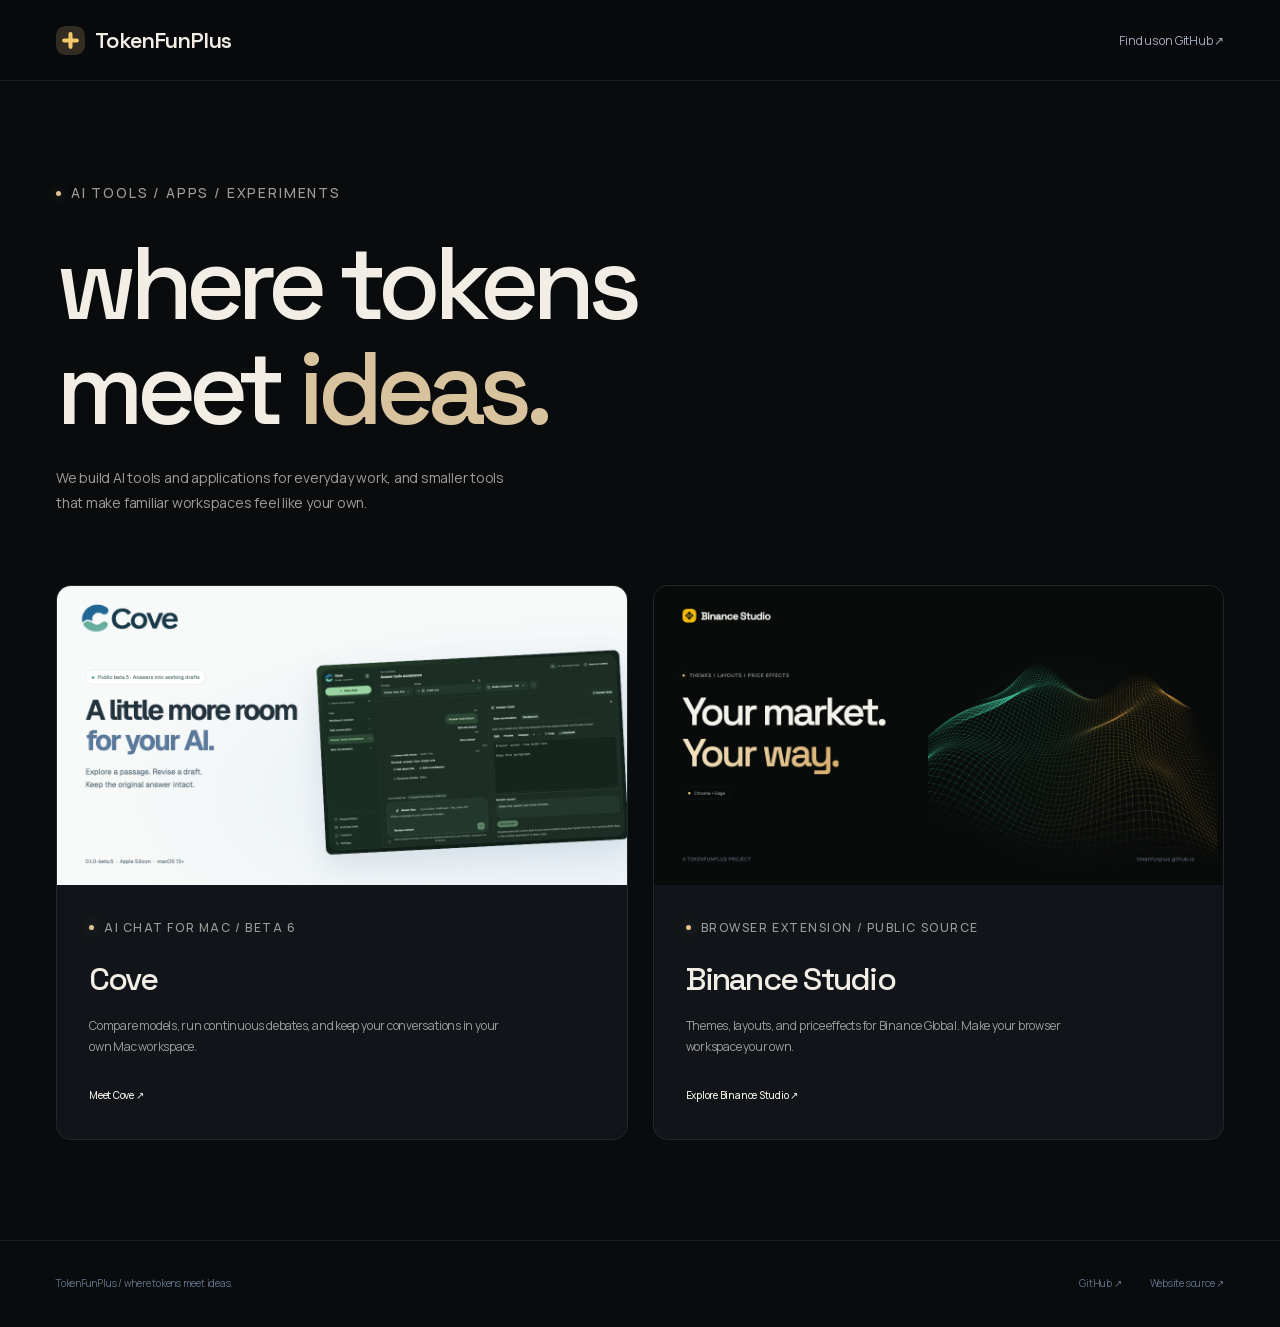
==== commit 4808a39a: "Update Cove website for Beta 6 continuous debates" ====
--- a/docs/index.html
+++ b/docs/index.html
@@ -22,7 +22,7 @@
   <main id="main" class="container">
     <section class="home-hero"><p class="eyebrow">AI tools / Apps / Experiments</p><h1>where tokens<br>meet <span>ideas.</span></h1><p>We build AI tools and applications for everyday work, and smaller tools that make familiar workspaces feel like your own.</p></section>
     <div class="project-grid">
-      <a class="project-tile" href="cove/"><img src="assets/cove-social.png?v=7" width="1200" height="630" alt="Cove — Your models. Your workspace."><div class="project-tile-copy"><p class="eyebrow">AI chat for Mac / Beta 5</p><h2>Cove</h2><p>Compare models, revise answers in a workbench, and read local equations in your Mac workspace.</p><strong>Meet Cove <span aria-hidden="true">↗</span></strong></div></a>
+      <a class="project-tile" href="cove/"><img src="assets/cove-social.png?v=7" width="1200" height="630" alt="Cove — Your models. Your workspace."><div class="project-tile-copy"><p class="eyebrow">AI chat for Mac / Beta 6</p><h2>Cove</h2><p>Compare models, run continuous debates, and keep your conversations in your own Mac workspace.</p><strong>Meet Cove <span aria-hidden="true">↗</span></strong></div></a>
       <a class="project-tile" href="binance-studio/"><img src="assets/binance-social.png?v=2" width="1200" height="630" alt="Binance Studio — A workspace that feels like you."><div class="project-tile-copy"><p class="eyebrow">Browser extension / Public source</p><h2>Binance Studio</h2><p>Themes, layouts, and price effects for Binance Global. Make your browser workspace your own.</p><strong>Explore Binance Studio <span aria-hidden="true">↗</span></strong></div></a>
     </div>
   </main>
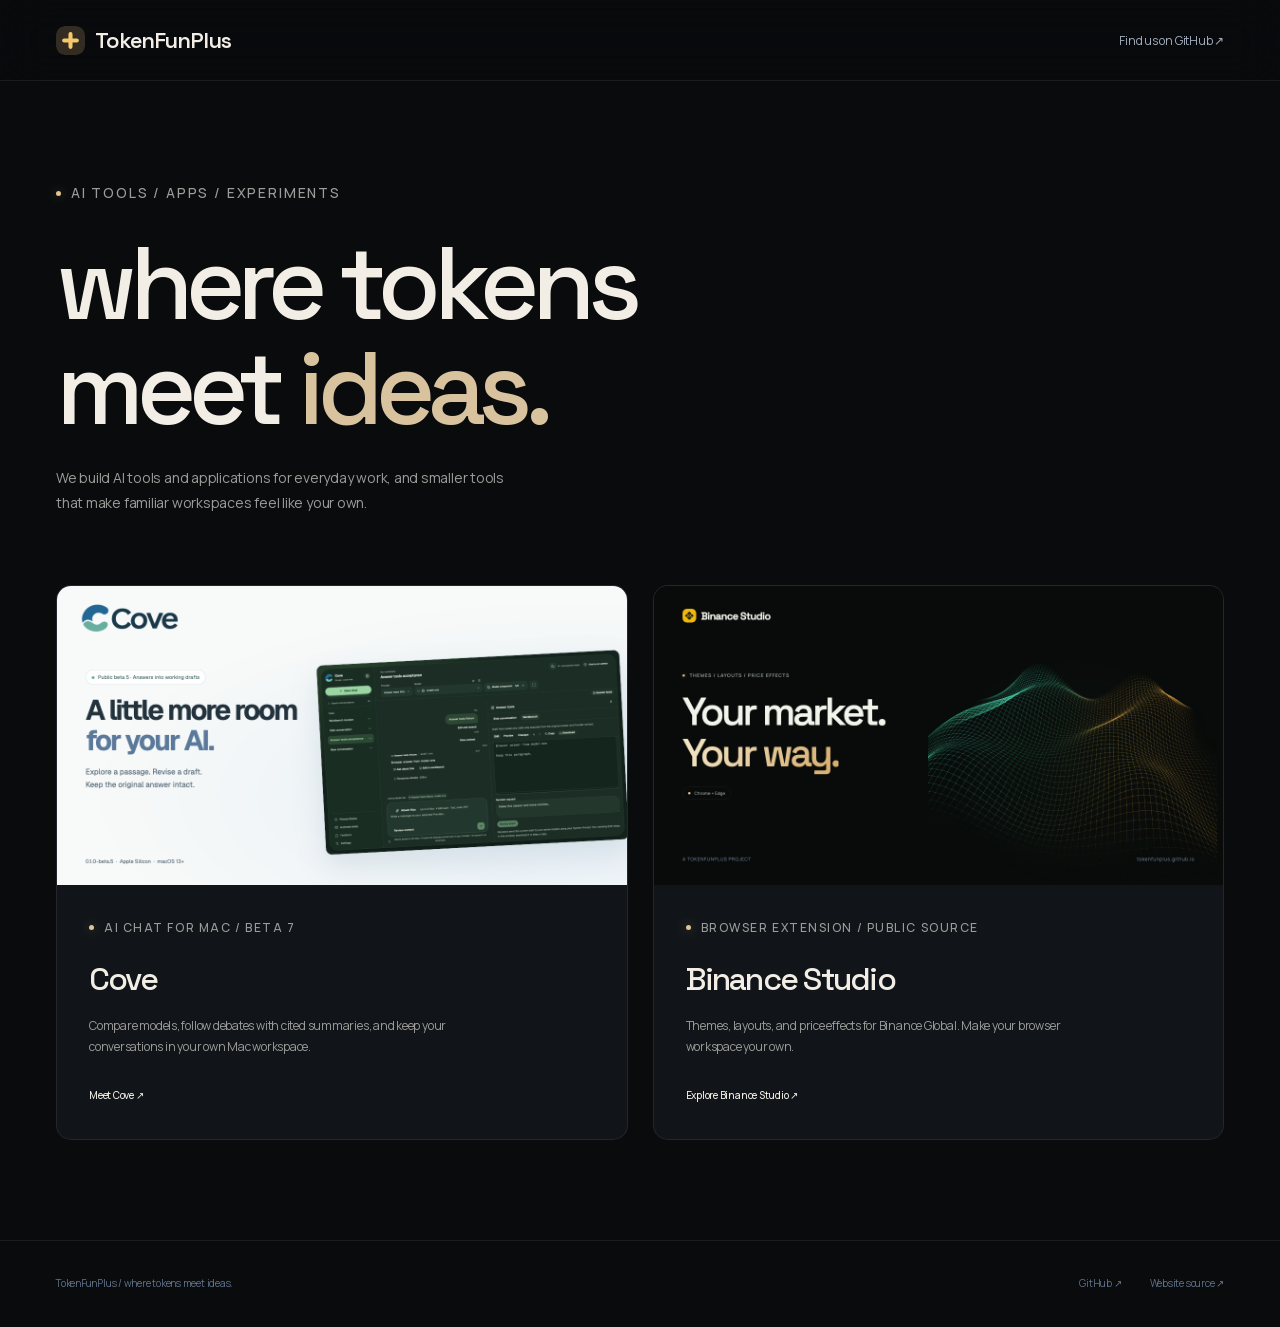
==== commit f520bca0: "Update Cove website for Beta 7 summaries and budgets" ====
--- a/docs/index.html
+++ b/docs/index.html
@@ -22,7 +22,7 @@
   <main id="main" class="container">
     <section class="home-hero"><p class="eyebrow">AI tools / Apps / Experiments</p><h1>where tokens<br>meet <span>ideas.</span></h1><p>We build AI tools and applications for everyday work, and smaller tools that make familiar workspaces feel like your own.</p></section>
     <div class="project-grid">
-      <a class="project-tile" href="cove/"><img src="assets/cove-social.png?v=7" width="1200" height="630" alt="Cove — Your models. Your workspace."><div class="project-tile-copy"><p class="eyebrow">AI chat for Mac / Beta 6</p><h2>Cove</h2><p>Compare models, run continuous debates, and keep your conversations in your own Mac workspace.</p><strong>Meet Cove <span aria-hidden="true">↗</span></strong></div></a>
+      <a class="project-tile" href="cove/"><img src="assets/cove-social.png?v=7" width="1200" height="630" alt="Cove — Your models. Your workspace."><div class="project-tile-copy"><p class="eyebrow">AI chat for Mac / Beta 7</p><h2>Cove</h2><p>Compare models, follow debates with cited summaries, and keep your conversations in your own Mac workspace.</p><strong>Meet Cove <span aria-hidden="true">↗</span></strong></div></a>
       <a class="project-tile" href="binance-studio/"><img src="assets/binance-social.png?v=2" width="1200" height="630" alt="Binance Studio — A workspace that feels like you."><div class="project-tile-copy"><p class="eyebrow">Browser extension / Public source</p><h2>Binance Studio</h2><p>Themes, layouts, and price effects for Binance Global. Make your browser workspace your own.</p><strong>Explore Binance Studio <span aria-hidden="true">↗</span></strong></div></a>
     </div>
   </main>
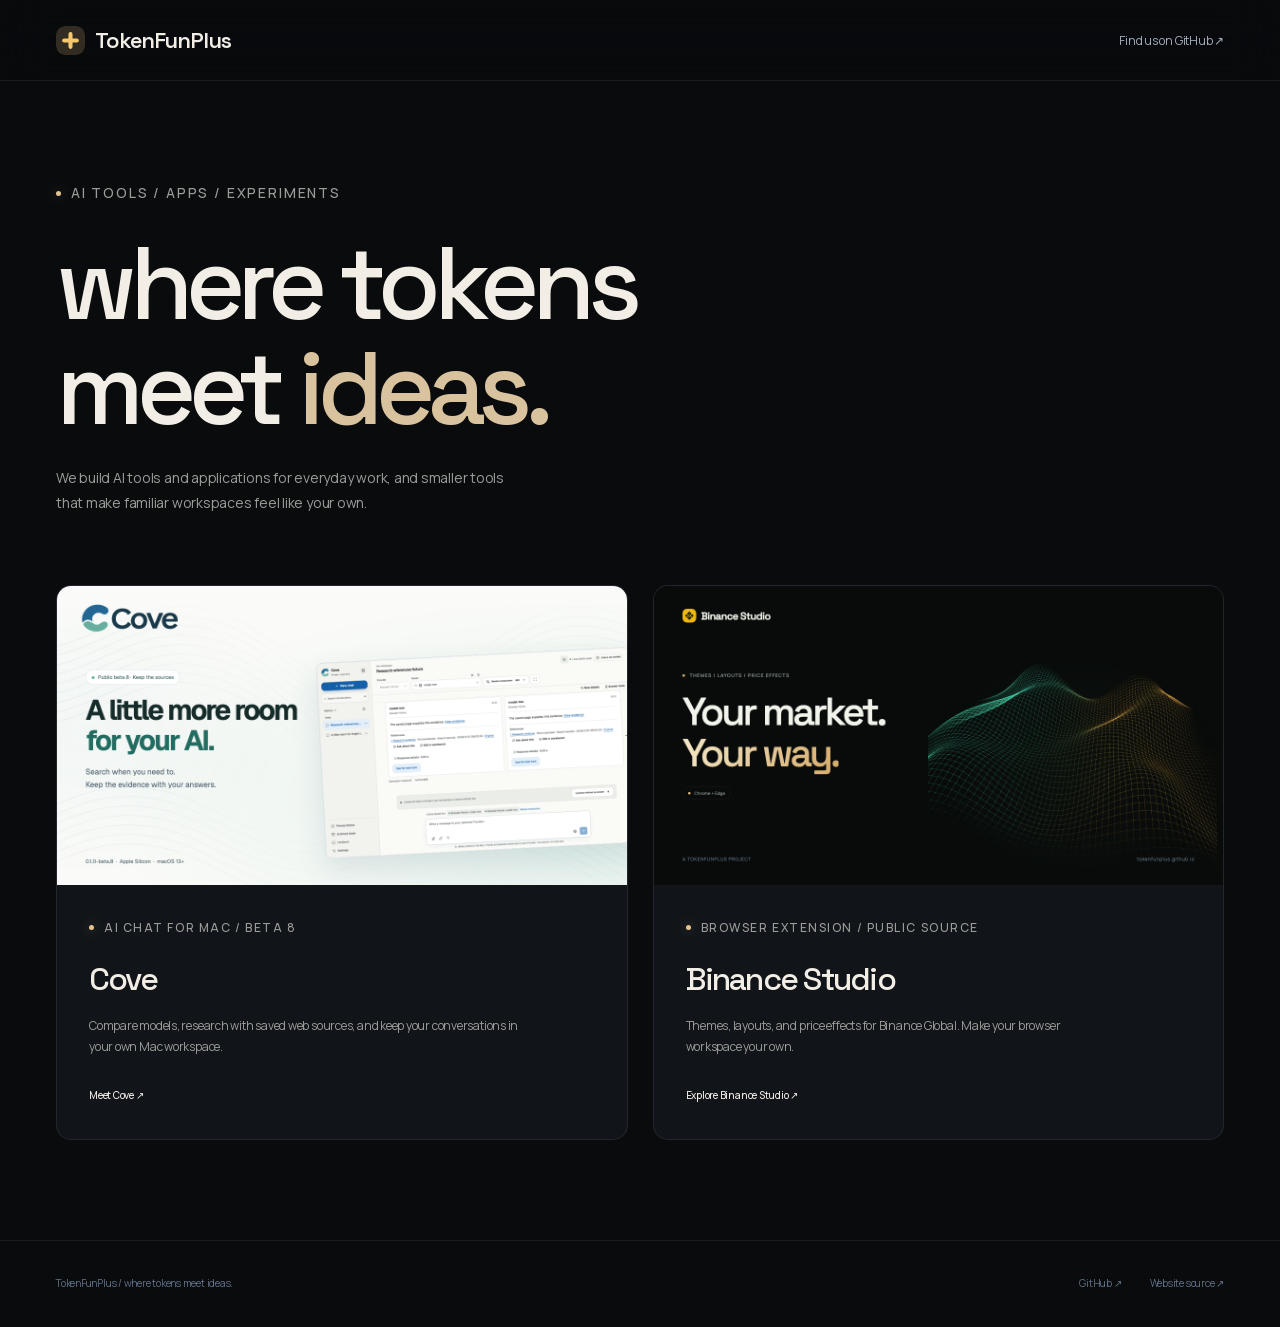
==== commit fe77351c: "docs: update Cove product site for Beta 8" ====
--- a/docs/index.html
+++ b/docs/index.html
@@ -22,7 +22,7 @@
   <main id="main" class="container">
     <section class="home-hero"><p class="eyebrow">AI tools / Apps / Experiments</p><h1>where tokens<br>meet <span>ideas.</span></h1><p>We build AI tools and applications for everyday work, and smaller tools that make familiar workspaces feel like your own.</p></section>
     <div class="project-grid">
-      <a class="project-tile" href="cove/"><img src="assets/cove-social.png?v=7" width="1200" height="630" alt="Cove — Your models. Your workspace."><div class="project-tile-copy"><p class="eyebrow">AI chat for Mac / Beta 7</p><h2>Cove</h2><p>Compare models, follow debates with cited summaries, and keep your conversations in your own Mac workspace.</p><strong>Meet Cove <span aria-hidden="true">↗</span></strong></div></a>
+      <a class="project-tile" href="cove/"><img src="assets/cove-social.png?v=8" width="1200" height="630" alt="Cove — Your models. Your workspace."><div class="project-tile-copy"><p class="eyebrow">AI chat for Mac / Beta 8</p><h2>Cove</h2><p>Compare models, research with saved web sources, and keep your conversations in your own Mac workspace.</p><strong>Meet Cove <span aria-hidden="true">↗</span></strong></div></a>
       <a class="project-tile" href="binance-studio/"><img src="assets/binance-social.png?v=2" width="1200" height="630" alt="Binance Studio — A workspace that feels like you."><div class="project-tile-copy"><p class="eyebrow">Browser extension / Public source</p><h2>Binance Studio</h2><p>Themes, layouts, and price effects for Binance Global. Make your browser workspace your own.</p><strong>Explore Binance Studio <span aria-hidden="true">↗</span></strong></div></a>
     </div>
   </main>
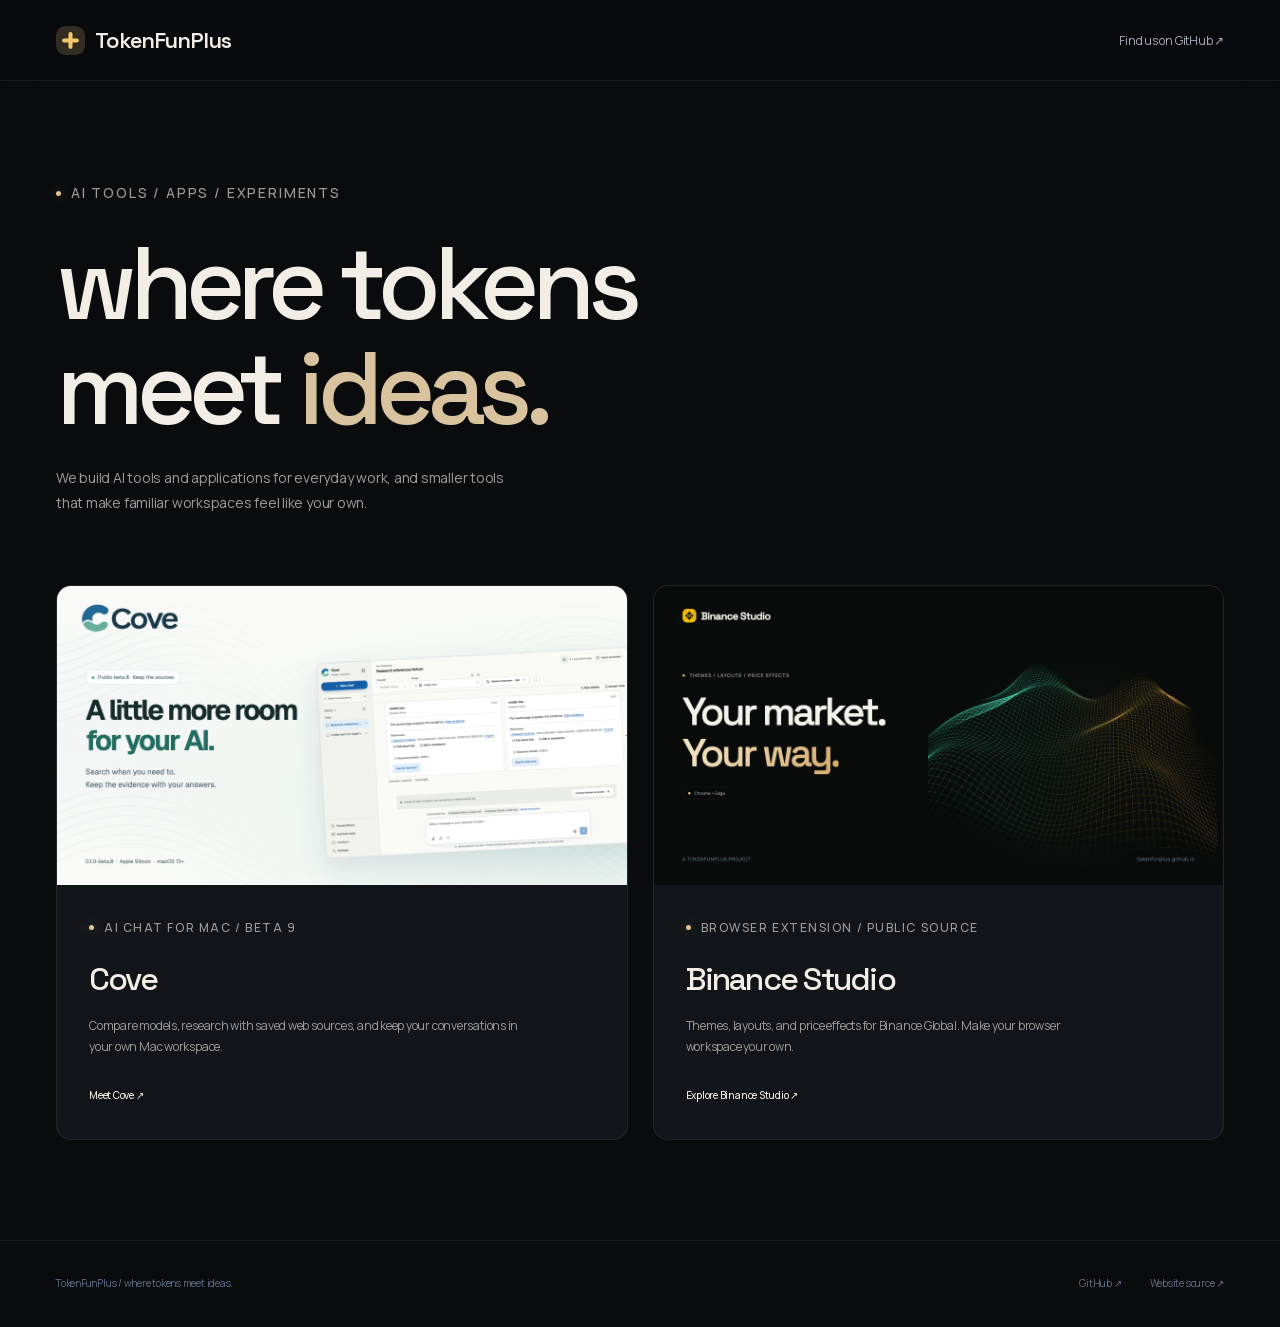
==== commit 2c5245e0: "docs: prepare Cove Beta 9 product page" ====
--- a/docs/index.html
+++ b/docs/index.html
@@ -22,7 +22,7 @@
   <main id="main" class="container">
     <section class="home-hero"><p class="eyebrow">AI tools / Apps / Experiments</p><h1>where tokens<br>meet <span>ideas.</span></h1><p>We build AI tools and applications for everyday work, and smaller tools that make familiar workspaces feel like your own.</p></section>
     <div class="project-grid">
-      <a class="project-tile" href="cove/"><img src="assets/cove-social.png?v=8" width="1200" height="630" alt="Cove — Your models. Your workspace."><div class="project-tile-copy"><p class="eyebrow">AI chat for Mac / Beta 8</p><h2>Cove</h2><p>Compare models, research with saved web sources, and keep your conversations in your own Mac workspace.</p><strong>Meet Cove <span aria-hidden="true">↗</span></strong></div></a>
+      <a class="project-tile" href="cove/"><img src="assets/cove-social.png?v=8" width="1200" height="630" alt="Cove — Your models. Your workspace."><div class="project-tile-copy"><p class="eyebrow">AI chat for Mac / Beta 9</p><h2>Cove</h2><p>Compare models, research with saved web sources, and keep your conversations in your own Mac workspace.</p><strong>Meet Cove <span aria-hidden="true">↗</span></strong></div></a>
       <a class="project-tile" href="binance-studio/"><img src="assets/binance-social.png?v=2" width="1200" height="630" alt="Binance Studio — A workspace that feels like you."><div class="project-tile-copy"><p class="eyebrow">Browser extension / Public source</p><h2>Binance Studio</h2><p>Themes, layouts, and price effects for Binance Global. Make your browser workspace your own.</p><strong>Explore Binance Studio <span aria-hidden="true">↗</span></strong></div></a>
     </div>
   </main>
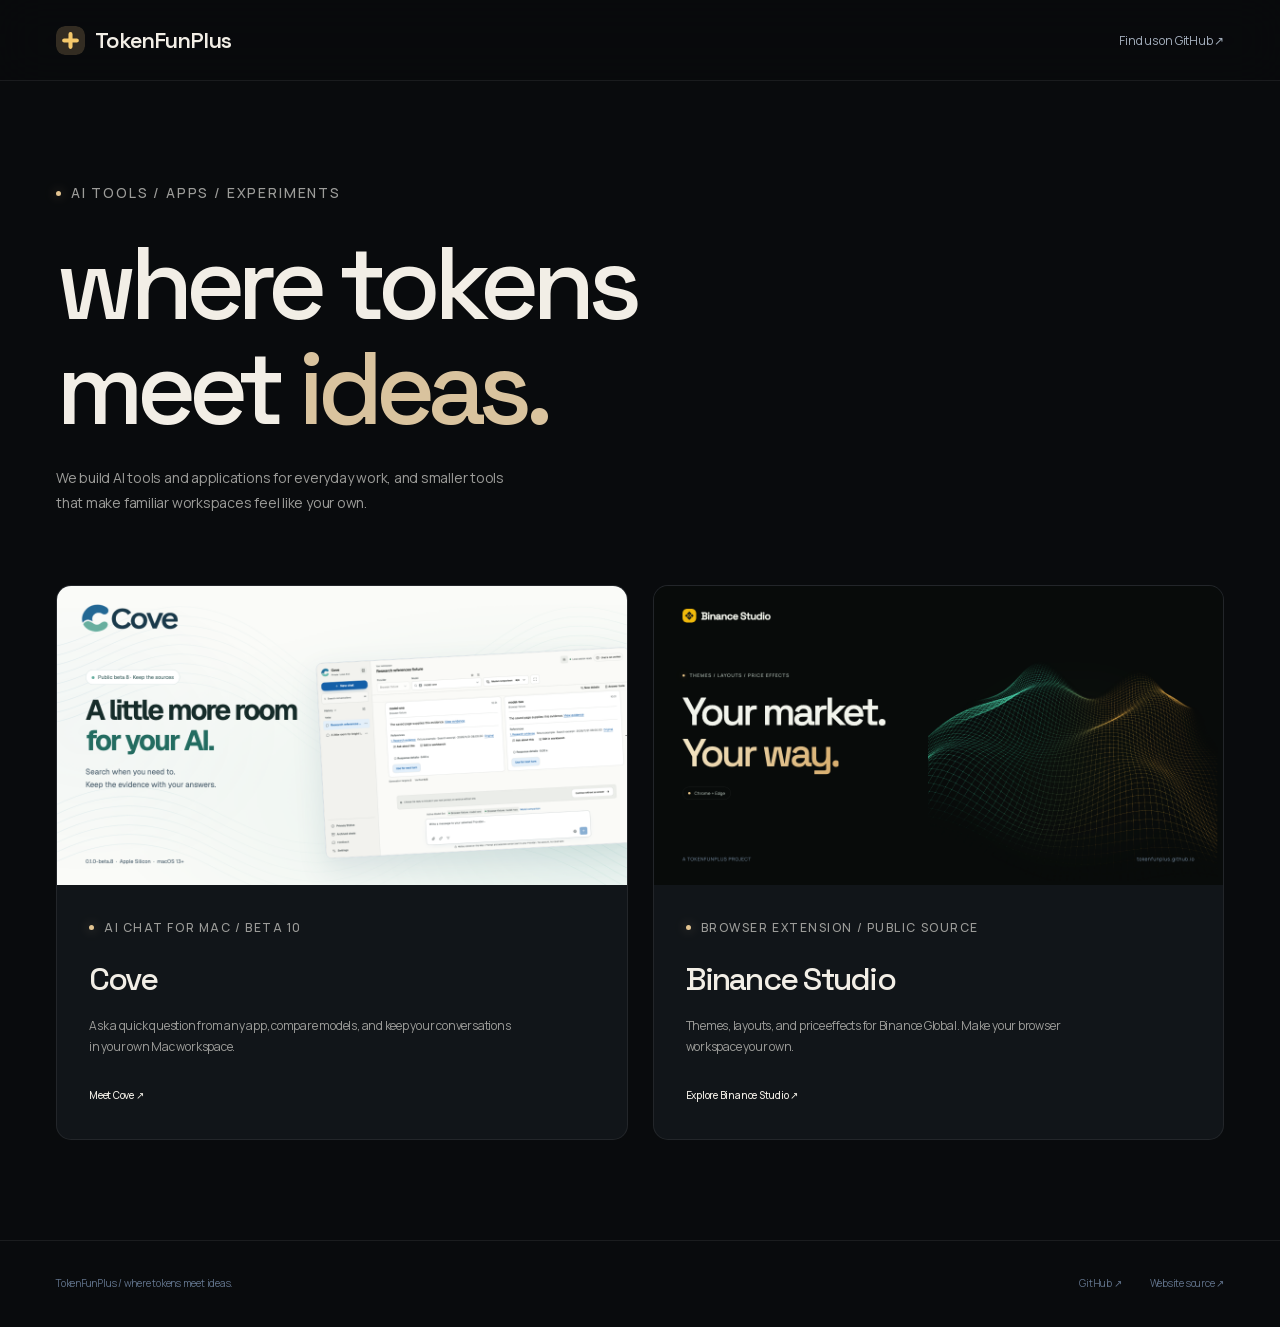
==== commit a0e4f683: "Update Cove product page for Beta 10" ====
--- a/docs/index.html
+++ b/docs/index.html
@@ -22,7 +22,7 @@
   <main id="main" class="container">
     <section class="home-hero"><p class="eyebrow">AI tools / Apps / Experiments</p><h1>where tokens<br>meet <span>ideas.</span></h1><p>We build AI tools and applications for everyday work, and smaller tools that make familiar workspaces feel like your own.</p></section>
     <div class="project-grid">
-      <a class="project-tile" href="cove/"><img src="assets/cove-social.png?v=8" width="1200" height="630" alt="Cove — Your models. Your workspace."><div class="project-tile-copy"><p class="eyebrow">AI chat for Mac / Beta 9</p><h2>Cove</h2><p>Compare models, research with saved web sources, and keep your conversations in your own Mac workspace.</p><strong>Meet Cove <span aria-hidden="true">↗</span></strong></div></a>
+      <a class="project-tile" href="cove/"><img src="assets/cove-social.png?v=8" width="1200" height="630" alt="Cove — Your models. Your workspace."><div class="project-tile-copy"><p class="eyebrow">AI chat for Mac / Beta 10</p><h2>Cove</h2><p>Ask a quick question from any app, compare models, and keep your conversations in your own Mac workspace.</p><strong>Meet Cove <span aria-hidden="true">↗</span></strong></div></a>
       <a class="project-tile" href="binance-studio/"><img src="assets/binance-social.png?v=2" width="1200" height="630" alt="Binance Studio — A workspace that feels like you."><div class="project-tile-copy"><p class="eyebrow">Browser extension / Public source</p><h2>Binance Studio</h2><p>Themes, layouts, and price effects for Binance Global. Make your browser workspace your own.</p><strong>Explore Binance Studio <span aria-hidden="true">↗</span></strong></div></a>
     </div>
   </main>
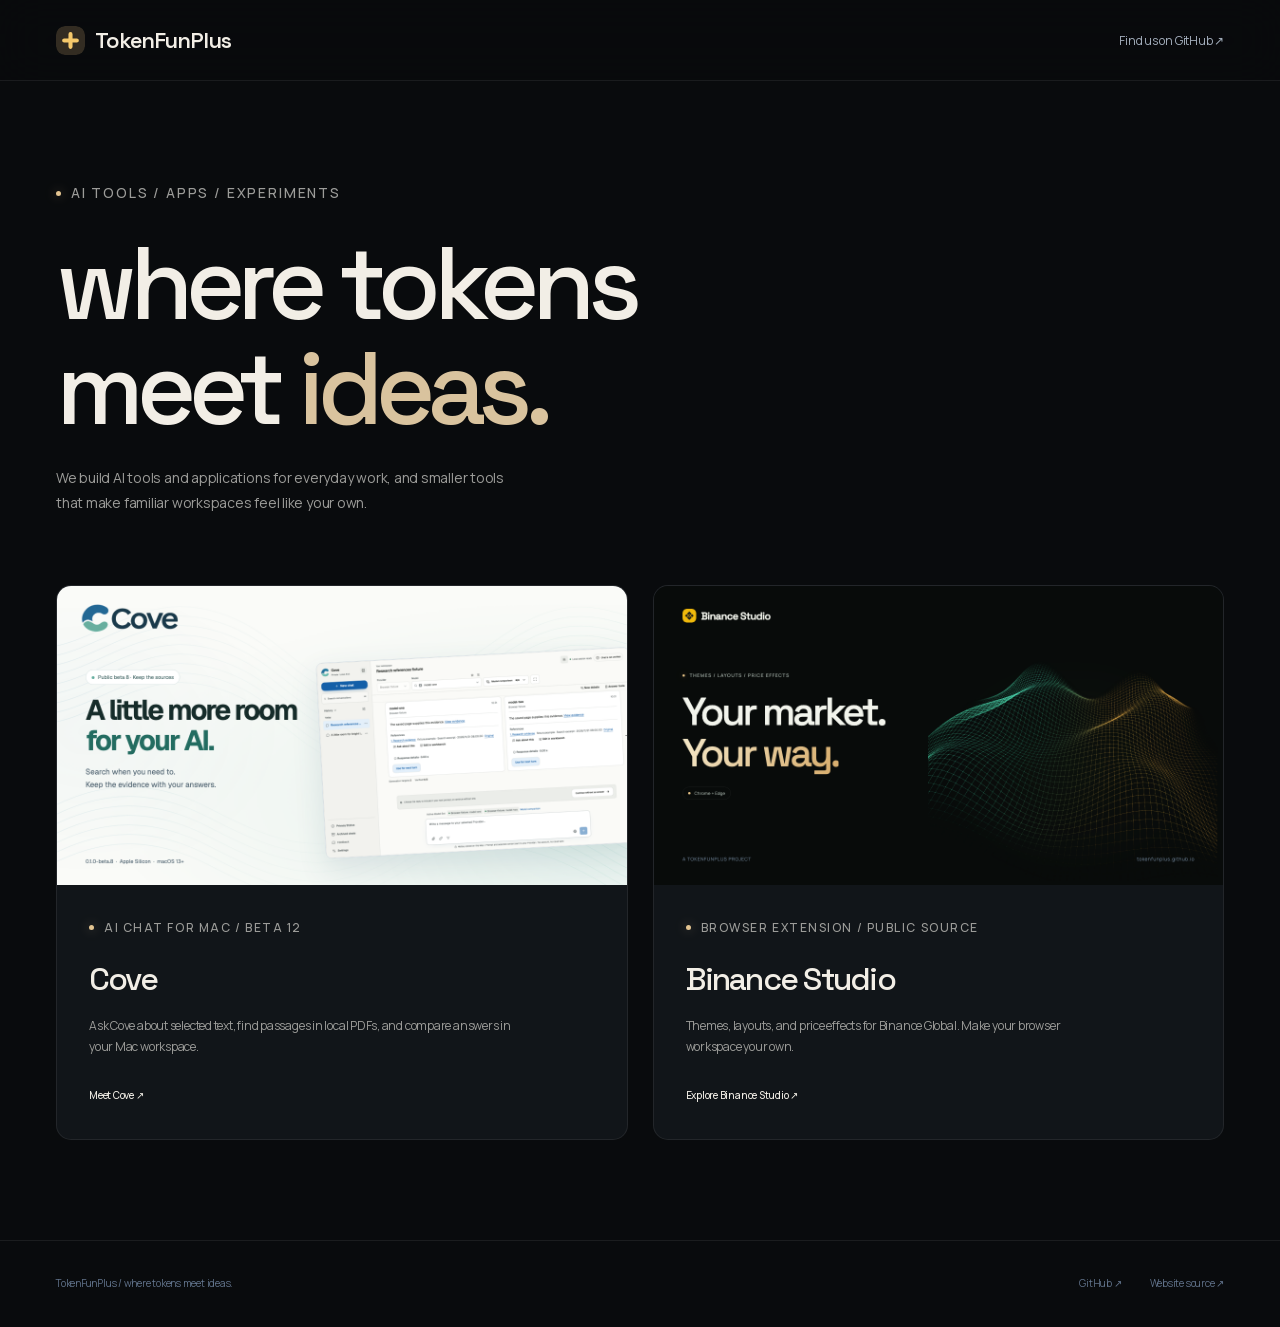
==== commit 94a2b3d1: "Update the Cove site for Beta 12" ====
--- a/docs/index.html
+++ b/docs/index.html
@@ -22,7 +22,7 @@
   <main id="main" class="container">
     <section class="home-hero"><p class="eyebrow">AI tools / Apps / Experiments</p><h1>where tokens<br>meet <span>ideas.</span></h1><p>We build AI tools and applications for everyday work, and smaller tools that make familiar workspaces feel like your own.</p></section>
     <div class="project-grid">
-      <a class="project-tile" href="cove/"><img src="assets/cove-social.png?v=8" width="1200" height="630" alt="Cove — Your models. Your workspace."><div class="project-tile-copy"><p class="eyebrow">AI chat for Mac / Beta 10</p><h2>Cove</h2><p>Ask a quick question from any app, compare models, and keep your conversations in your own Mac workspace.</p><strong>Meet Cove <span aria-hidden="true">↗</span></strong></div></a>
+      <a class="project-tile" href="cove/"><img src="assets/cove-social.png?v=8" width="1200" height="630" alt="Cove — Your models. Your workspace."><div class="project-tile-copy"><p class="eyebrow">AI chat for Mac / Beta 12</p><h2>Cove</h2><p>Ask Cove about selected text, find passages in local PDFs, and compare answers in your Mac workspace.</p><strong>Meet Cove <span aria-hidden="true">↗</span></strong></div></a>
       <a class="project-tile" href="binance-studio/"><img src="assets/binance-social.png?v=2" width="1200" height="630" alt="Binance Studio — A workspace that feels like you."><div class="project-tile-copy"><p class="eyebrow">Browser extension / Public source</p><h2>Binance Studio</h2><p>Themes, layouts, and price effects for Binance Global. Make your browser workspace your own.</p><strong>Explore Binance Studio <span aria-hidden="true">↗</span></strong></div></a>
     </div>
   </main>
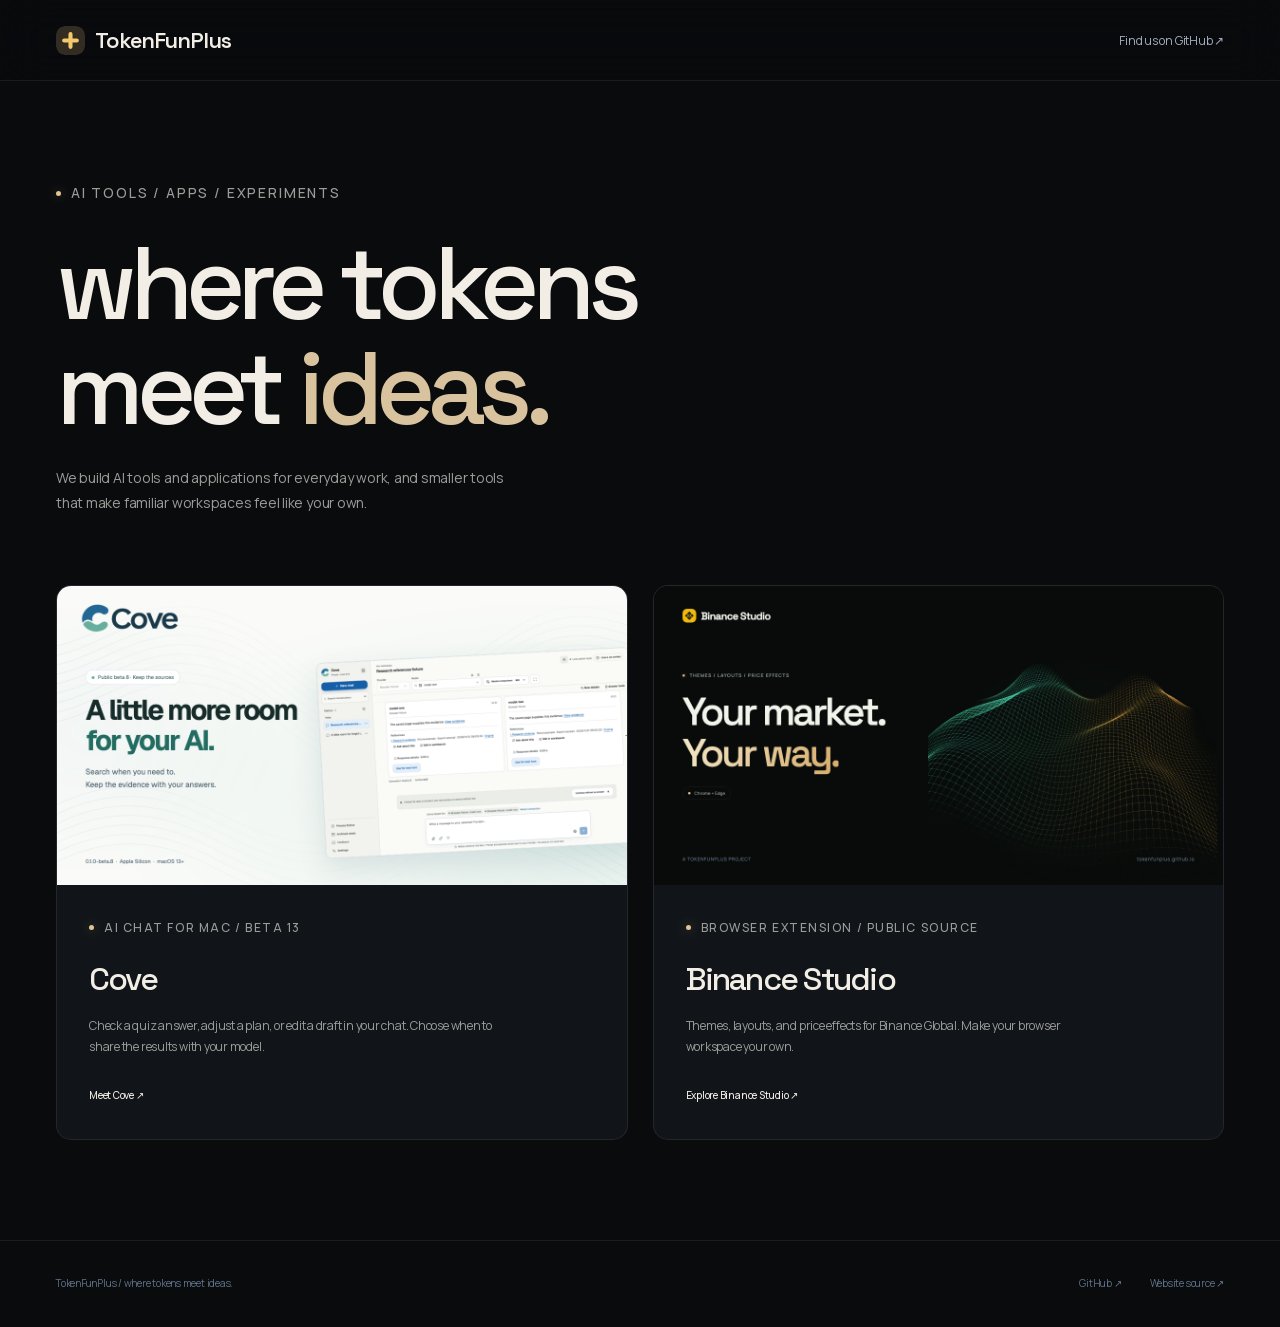
==== commit b58506cd: "Update the Cove site for Beta 13" ====
--- a/docs/index.html
+++ b/docs/index.html
@@ -22,7 +22,7 @@
   <main id="main" class="container">
     <section class="home-hero"><p class="eyebrow">AI tools / Apps / Experiments</p><h1>where tokens<br>meet <span>ideas.</span></h1><p>We build AI tools and applications for everyday work, and smaller tools that make familiar workspaces feel like your own.</p></section>
     <div class="project-grid">
-      <a class="project-tile" href="cove/"><img src="assets/cove-social.png?v=8" width="1200" height="630" alt="Cove — Your models. Your workspace."><div class="project-tile-copy"><p class="eyebrow">AI chat for Mac / Beta 12</p><h2>Cove</h2><p>Ask Cove about selected text, find passages in local PDFs, and compare answers in your Mac workspace.</p><strong>Meet Cove <span aria-hidden="true">↗</span></strong></div></a>
+      <a class="project-tile" href="cove/"><img src="assets/cove-social.png?v=8" width="1200" height="630" alt="Cove — Your models. Your workspace."><div class="project-tile-copy"><p class="eyebrow">AI chat for Mac / Beta 13</p><h2>Cove</h2><p>Check a quiz answer, adjust a plan, or edit a draft in your chat. Choose when to share the results with your model.</p><strong>Meet Cove <span aria-hidden="true">↗</span></strong></div></a>
       <a class="project-tile" href="binance-studio/"><img src="assets/binance-social.png?v=2" width="1200" height="630" alt="Binance Studio — A workspace that feels like you."><div class="project-tile-copy"><p class="eyebrow">Browser extension / Public source</p><h2>Binance Studio</h2><p>Themes, layouts, and price effects for Binance Global. Make your browser workspace your own.</p><strong>Explore Binance Studio <span aria-hidden="true">↗</span></strong></div></a>
     </div>
   </main>
